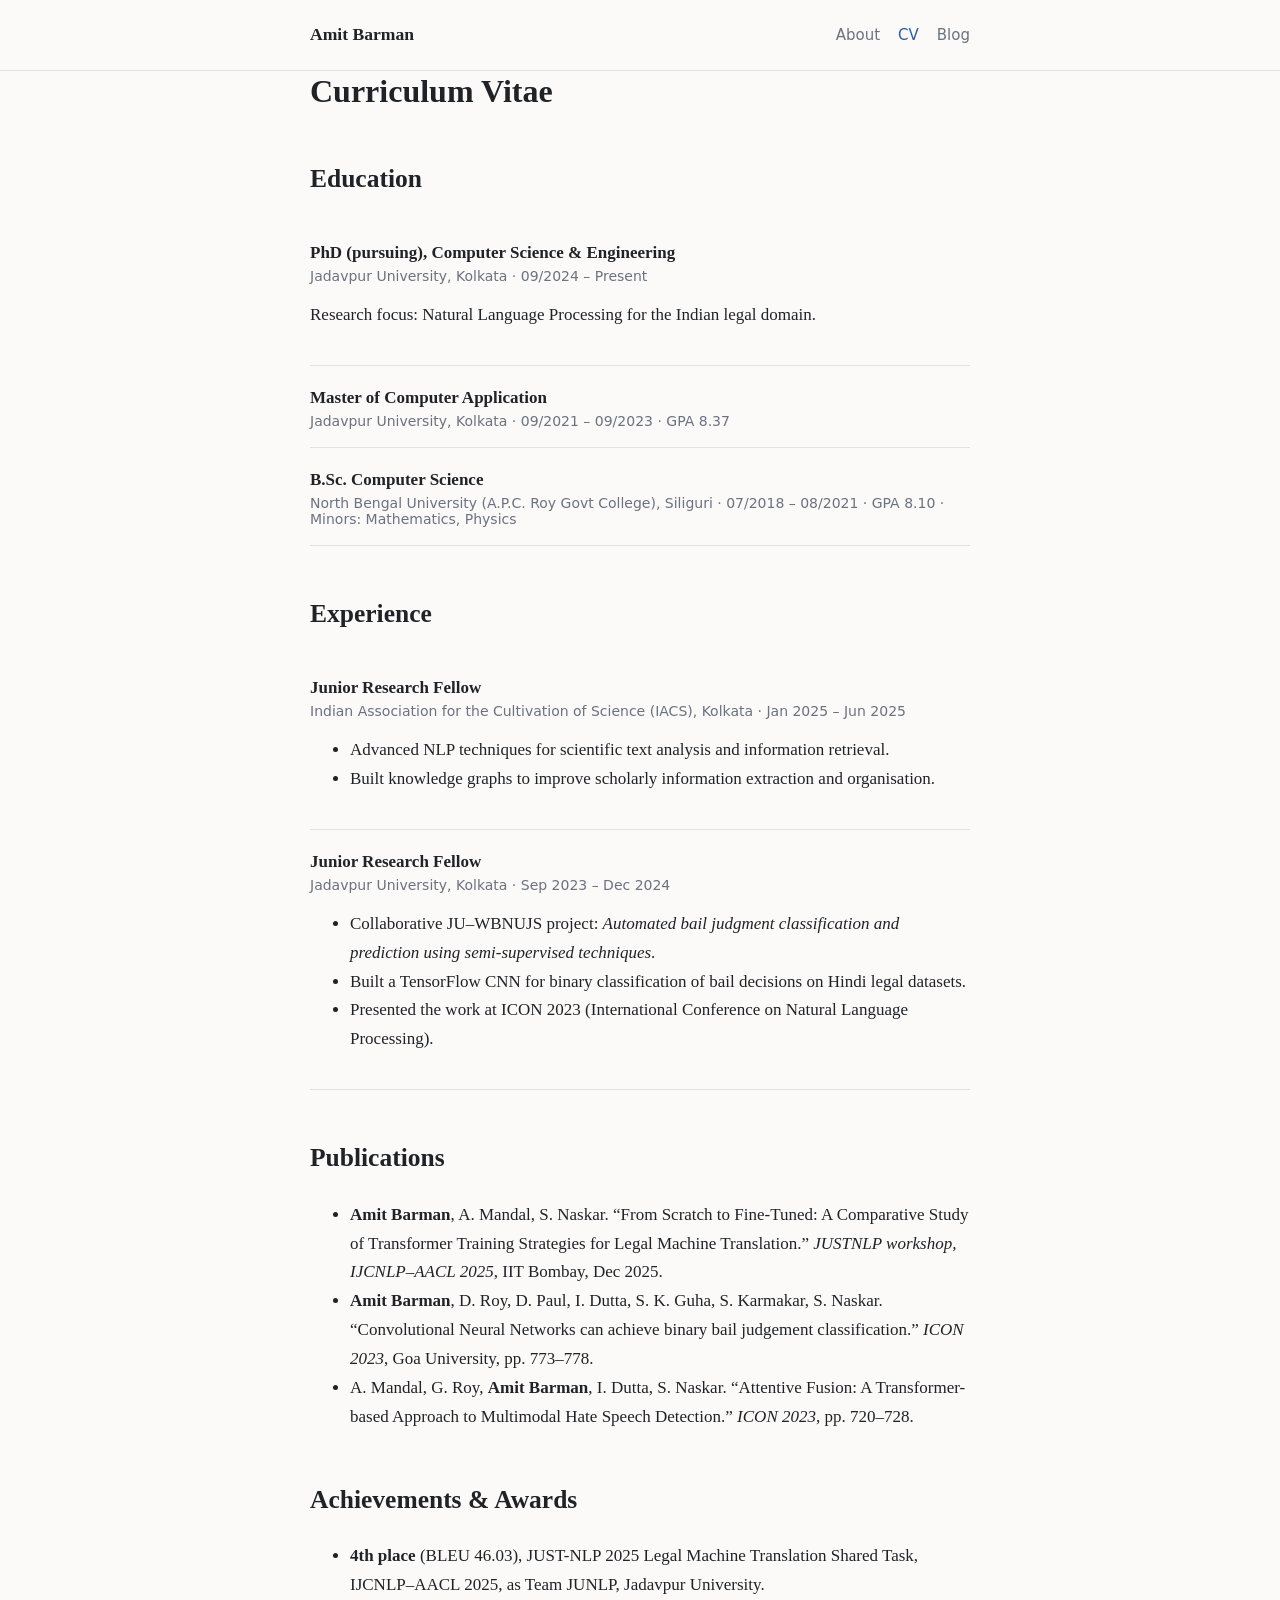
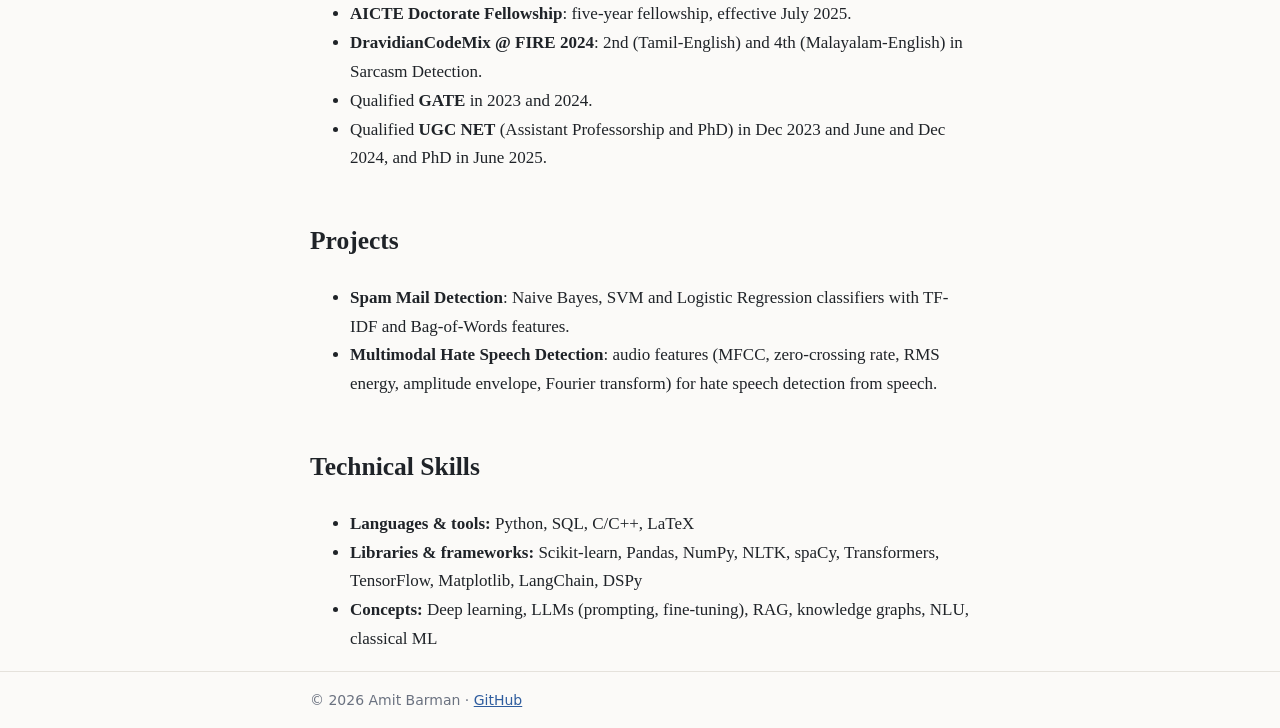
==== cv.html @ 63a17229 "Add CV page and update about page from resume" ====
<!doctype html><html lang="en"><head><meta charset="utf-8"><meta name="viewport" content="width=device-width,initial-scale=1">
<title>CV · Amit Barman</title><link rel="stylesheet" href="style.css"></head>
<body data-page="cv"><div id="hdr"></div>
<main class="wrap">
<h1>Curriculum Vitae</h1>

<h2>Education</h2>
<div class="post-item"><strong>PhD (pursuing), Computer Science &amp; Engineering</strong><div class="muted">Jadavpur University, Kolkata · 09/2024 – Present</div>
<p>Research focus: Natural Language Processing for the Indian legal domain.</p></div>
<div class="post-item"><strong>Master of Computer Application</strong><div class="muted">Jadavpur University, Kolkata · 09/2021 – 09/2023 · GPA 8.37</div></div>
<div class="post-item"><strong>B.Sc. Computer Science</strong><div class="muted">North Bengal University (A.P.C. Roy Govt College), Siliguri · 07/2018 – 08/2021 · GPA 8.10 · Minors: Mathematics, Physics</div></div>

<h2>Experience</h2>
<div class="post-item"><strong>Junior Research Fellow</strong><div class="muted">Indian Association for the Cultivation of Science (IACS), Kolkata · Jan 2025 – Jun 2025</div>
<ul><li>Advanced NLP techniques for scientific text analysis and information retrieval.</li><li>Built knowledge graphs to improve scholarly information extraction and organisation.</li></ul></div>
<div class="post-item"><strong>Junior Research Fellow</strong><div class="muted">Jadavpur University, Kolkata · Sep 2023 – Dec 2024</div>
<ul><li>Collaborative JU–WBNUJS project: <em>Automated bail judgment classification and prediction using semi-supervised techniques</em>.</li>
<li>Built a TensorFlow CNN for binary classification of bail decisions on Hindi legal datasets.</li>
<li>Presented the work at ICON 2023 (International Conference on Natural Language Processing).</li></ul></div>

<h2>Publications</h2>
<ul>
<li><strong>Amit Barman</strong>, A. Mandal, S. Naskar. “From Scratch to Fine-Tuned: A Comparative Study of Transformer Training Strategies for Legal Machine Translation.” <em>JUSTNLP workshop, IJCNLP–AACL 2025</em>, IIT Bombay, Dec 2025.</li>
<li><strong>Amit Barman</strong>, D. Roy, D. Paul, I. Dutta, S. K. Guha, S. Karmakar, S. Naskar. “Convolutional Neural Networks can achieve binary bail judgement classification.” <em>ICON 2023</em>, Goa University, pp. 773–778.</li>
<li>A. Mandal, G. Roy, <strong>Amit Barman</strong>, I. Dutta, S. Naskar. “Attentive Fusion: A Transformer-based Approach to Multimodal Hate Speech Detection.” <em>ICON 2023</em>, pp. 720–728.</li>
</ul>

<h2>Achievements &amp; Awards</h2>
<ul>
<li><strong>4th place</strong> (BLEU 46.03), JUST-NLP 2025 Legal Machine Translation Shared Task, IJCNLP–AACL 2025, as Team JUNLP, Jadavpur University.</li>
<li><strong>AICTE Doctorate Fellowship</strong>: five-year fellowship, effective July 2025.</li>
<li><strong>DravidianCodeMix @ FIRE 2024</strong>: 2nd (Tamil-English) and 4th (Malayalam-English) in Sarcasm Detection.</li>
<li>Qualified <strong>GATE</strong> in 2023 and 2024.</li>
<li>Qualified <strong>UGC NET</strong> (Assistant Professorship and PhD) in Dec 2023 and June and Dec 2024, and PhD in June 2025.</li>
</ul>

<h2>Projects</h2>
<ul>
<li><strong>Spam Mail Detection</strong>: Naive Bayes, SVM and Logistic Regression classifiers with TF-IDF and Bag-of-Words features.</li>
<li><strong>Multimodal Hate Speech Detection</strong>: audio features (MFCC, zero-crossing rate, RMS energy, amplitude envelope, Fourier transform) for hate speech detection from speech.</li>
</ul>

<h2>Technical Skills</h2>
<ul>
<li><strong>Languages &amp; tools:</strong> Python, SQL, C/C++, LaTeX</li>
<li><strong>Libraries &amp; frameworks:</strong> Scikit-learn, Pandas, NumPy, NLTK, spaCy, Transformers, TensorFlow, Matplotlib, LangChain, DSPy</li>
<li><strong>Concepts:</strong> Deep learning, LLMs (prompting, fine-tuning), RAG, knowledge graphs, NLU, classical ML</li>
</ul>
</main><div id="ftr"></div>
<script src="common.js"></script>
</body></html>
---- style.css ----
:root{--bg:#fbfaf8;--fg:#1f2328;--muted:#6b7280;--accent:#2f5d9e;--line:#e5e2dc}
@media (prefers-color-scheme:dark){:root{--bg:#16181c;--fg:#e6e6e6;--muted:#9aa0a8;--accent:#7aa7e6;--line:#2a2d33}}
*{box-sizing:border-box}
body{margin:0;background:var(--bg);color:var(--fg);font:17px/1.7 Georgia,'Times New Roman',serif}
.wrap{max-width:700px;margin:0 auto;padding:0 20px}
header{border-bottom:1px solid var(--line);padding:20px 0}
header .wrap{display:flex;justify-content:space-between;align-items:baseline;flex-wrap:wrap;gap:8px}
.brand{font-weight:bold;font-size:1.1rem;color:var(--fg);text-decoration:none}
nav a{margin-left:18px;color:var(--muted);text-decoration:none;font:15px system-ui,sans-serif}
nav a:hover,nav a.on{color:var(--accent)}
main{padding:40px 0 60px}
h1{font-size:2rem;line-height:1.25;margin:0 0 .4em}
h2{margin-top:1.8em}
a{color:var(--accent)}
.muted{color:var(--muted);font:14px system-ui,sans-serif}
.post-item{padding:18px 0;border-bottom:1px solid var(--line)}
.post-item h3{margin:0}
.post-item a{text-decoration:none}
pre{background:var(--line);padding:14px;overflow:auto;border-radius:6px;font-size:14px}
code{font-size:.92em}
blockquote{border-left:3px solid var(--line);margin-left:0;padding-left:16px;color:var(--muted)}
footer{border-top:1px solid var(--line);padding:20px 0;color:var(--muted);font:14px system-ui,sans-serif}
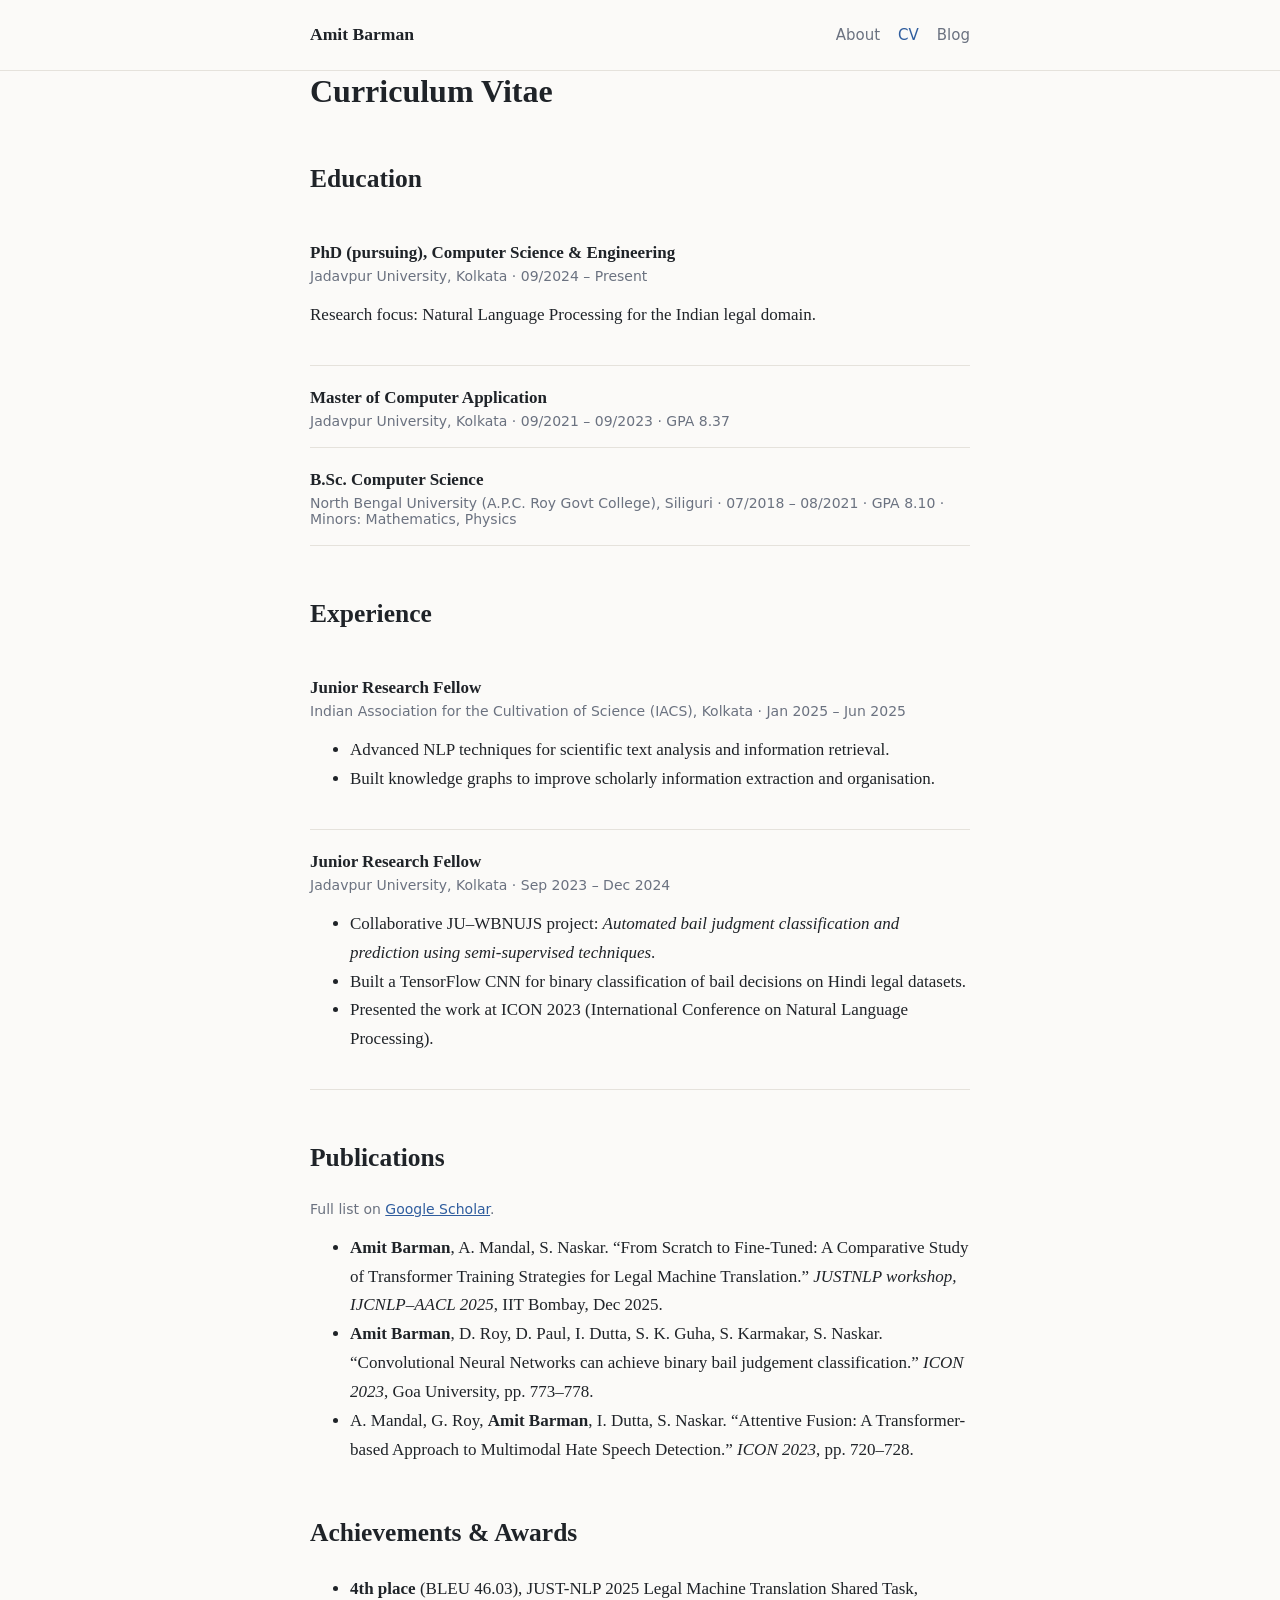
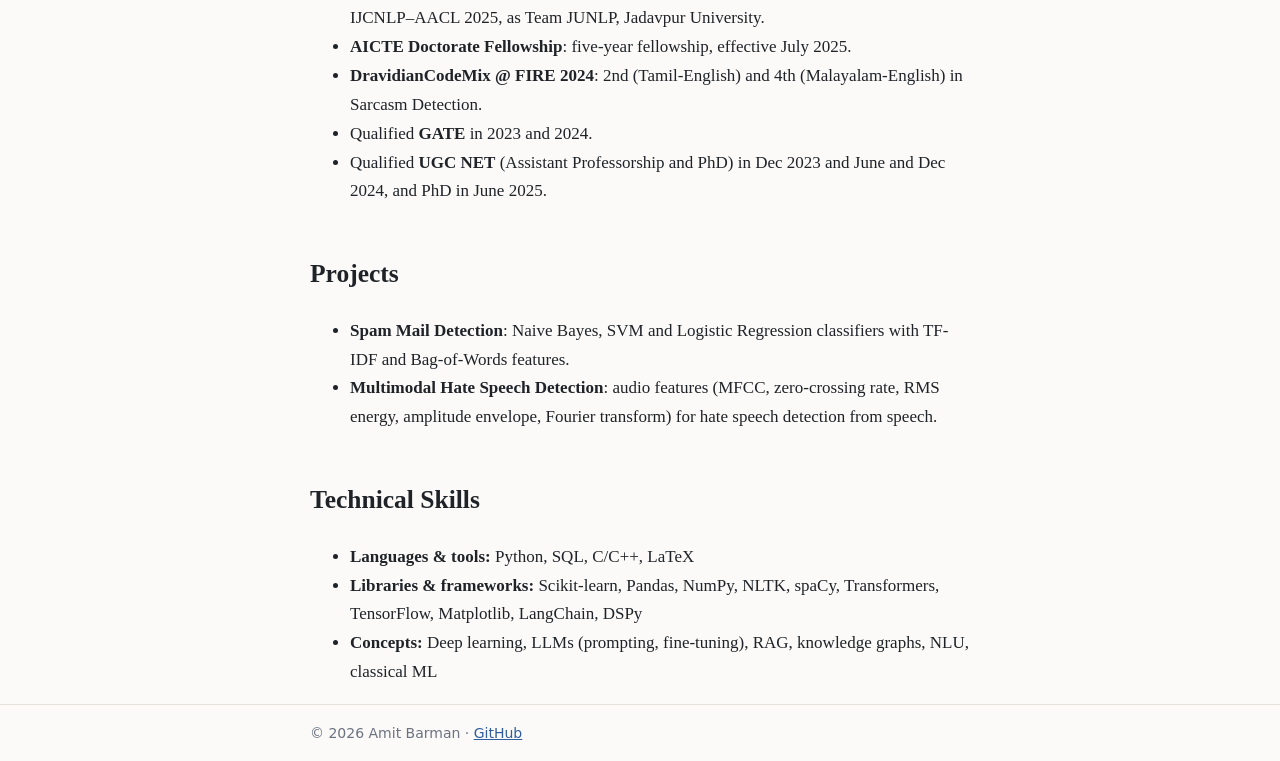
==== commit 066488f5: "Link publications to Google Scholar" ====
--- a/cv.html
+++ b/cv.html
@@ -19,6 +19,7 @@
 <li>Presented the work at ICON 2023 (International Conference on Natural Language Processing).</li></ul></div>
 
 <h2>Publications</h2>
+<p class="muted">Full list on <a href="https://scholar.google.com/citations?user=C70C-EsAAAAJ&amp;hl=en">Google Scholar</a>.</p>
 <ul>
 <li><strong>Amit Barman</strong>, A. Mandal, S. Naskar. “From Scratch to Fine-Tuned: A Comparative Study of Transformer Training Strategies for Legal Machine Translation.” <em>JUSTNLP workshop, IJCNLP–AACL 2025</em>, IIT Bombay, Dec 2025.</li>
 <li><strong>Amit Barman</strong>, D. Roy, D. Paul, I. Dutta, S. K. Guha, S. Karmakar, S. Naskar. “Convolutional Neural Networks can achieve binary bail judgement classification.” <em>ICON 2023</em>, Goa University, pp. 773–778.</li>
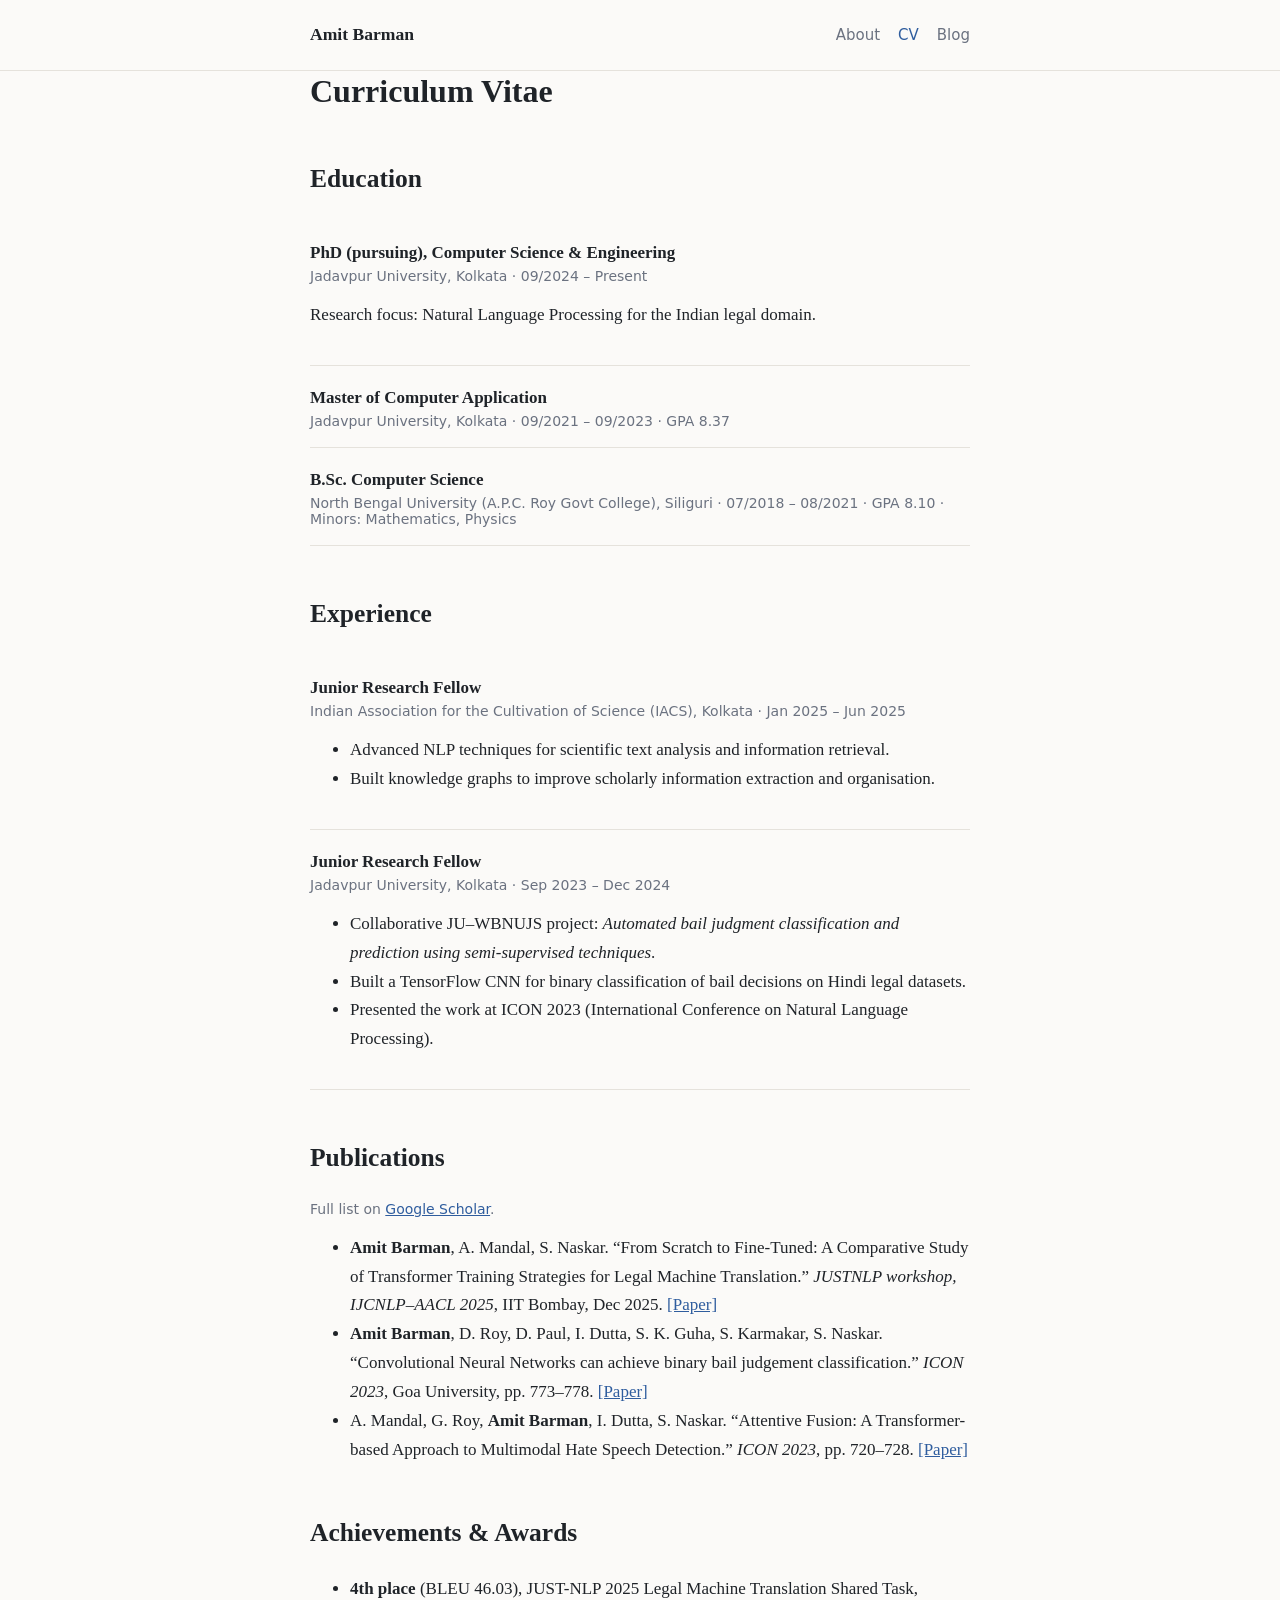
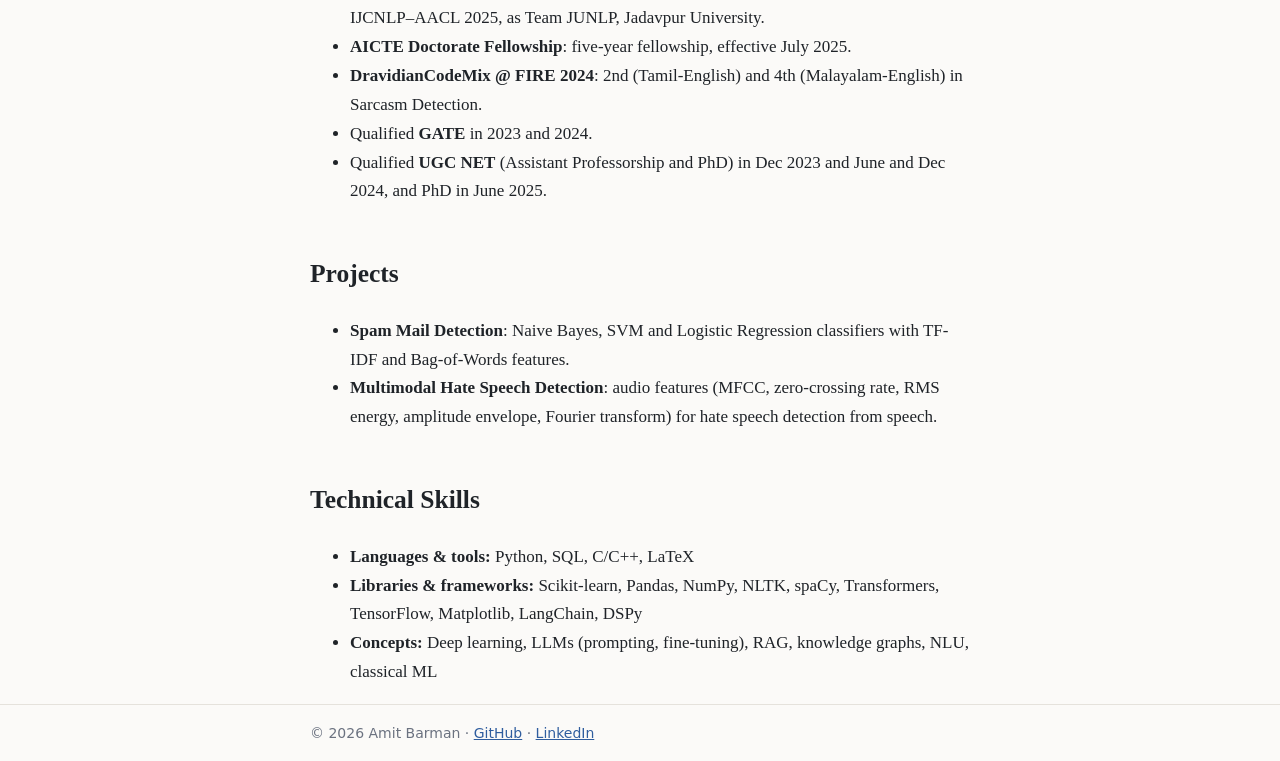
==== commit 2e9bf3af: "Add paper links to CV" ====
--- a/cv.html
+++ b/cv.html
@@ -21,9 +21,9 @@
 <h2>Publications</h2>
 <p class="muted">Full list on <a href="https://scholar.google.com/citations?user=C70C-EsAAAAJ&amp;hl=en">Google Scholar</a>.</p>
 <ul>
-<li><strong>Amit Barman</strong>, A. Mandal, S. Naskar. “From Scratch to Fine-Tuned: A Comparative Study of Transformer Training Strategies for Legal Machine Translation.” <em>JUSTNLP workshop, IJCNLP–AACL 2025</em>, IIT Bombay, Dec 2025.</li>
-<li><strong>Amit Barman</strong>, D. Roy, D. Paul, I. Dutta, S. K. Guha, S. Karmakar, S. Naskar. “Convolutional Neural Networks can achieve binary bail judgement classification.” <em>ICON 2023</em>, Goa University, pp. 773–778.</li>
-<li>A. Mandal, G. Roy, <strong>Amit Barman</strong>, I. Dutta, S. Naskar. “Attentive Fusion: A Transformer-based Approach to Multimodal Hate Speech Detection.” <em>ICON 2023</em>, pp. 720–728.</li>
+<li><strong>Amit Barman</strong>, A. Mandal, S. Naskar. “From Scratch to Fine-Tuned: A Comparative Study of Transformer Training Strategies for Legal Machine Translation.” <em>JUSTNLP workshop, IJCNLP–AACL 2025</em>, IIT Bombay, Dec 2025. <a href="https://arxiv.org/abs/2512.18593">[Paper]</a></li>
+<li><strong>Amit Barman</strong>, D. Roy, D. Paul, I. Dutta, S. K. Guha, S. Karmakar, S. Naskar. “Convolutional Neural Networks can achieve binary bail judgement classification.” <em>ICON 2023</em>, Goa University, pp. 773–778. <a href="https://aclanthology.org/2023.icon-1.79/">[Paper]</a></li>
+<li>A. Mandal, G. Roy, <strong>Amit Barman</strong>, I. Dutta, S. Naskar. “Attentive Fusion: A Transformer-based Approach to Multimodal Hate Speech Detection.” <em>ICON 2023</em>, pp. 720–728. <a href="https://aclanthology.org/2023.icon-1.72/">[Paper]</a></li>
 </ul>
 
 <h2>Achievements &amp; Awards</h2>
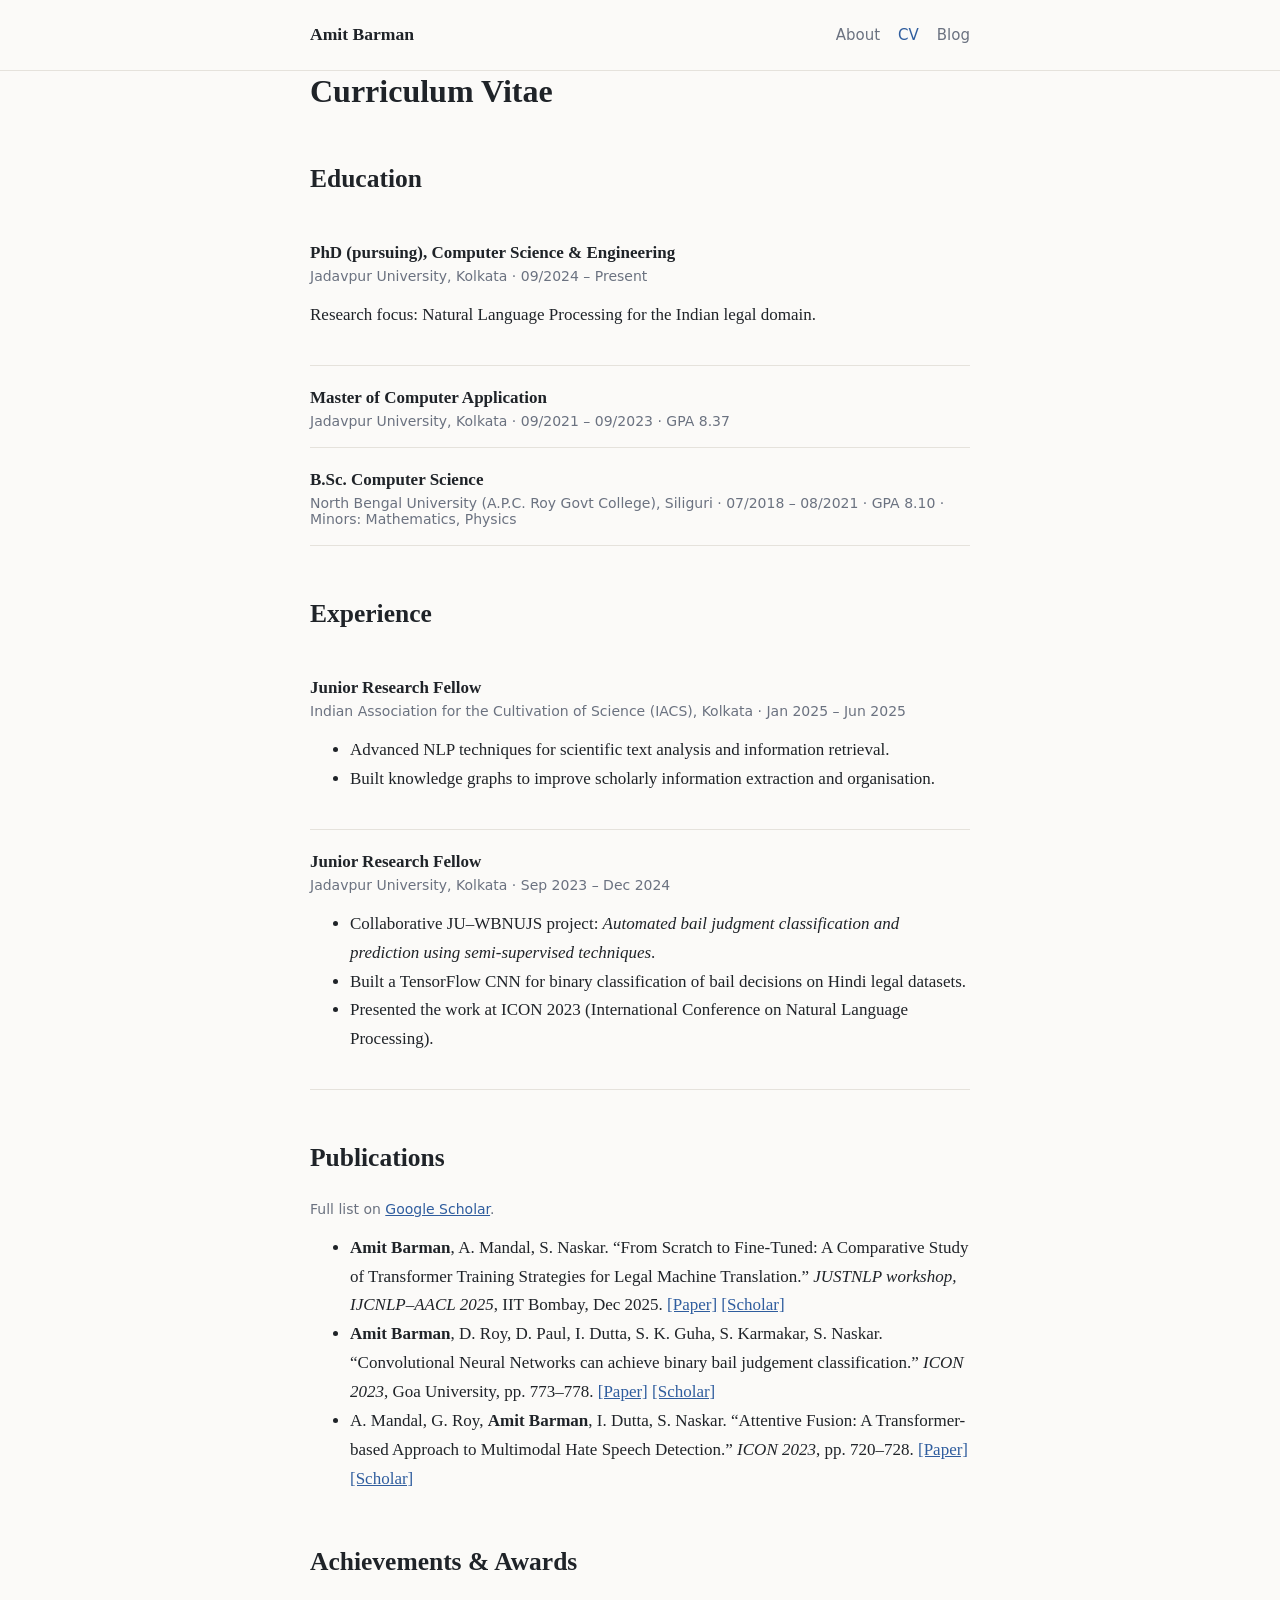
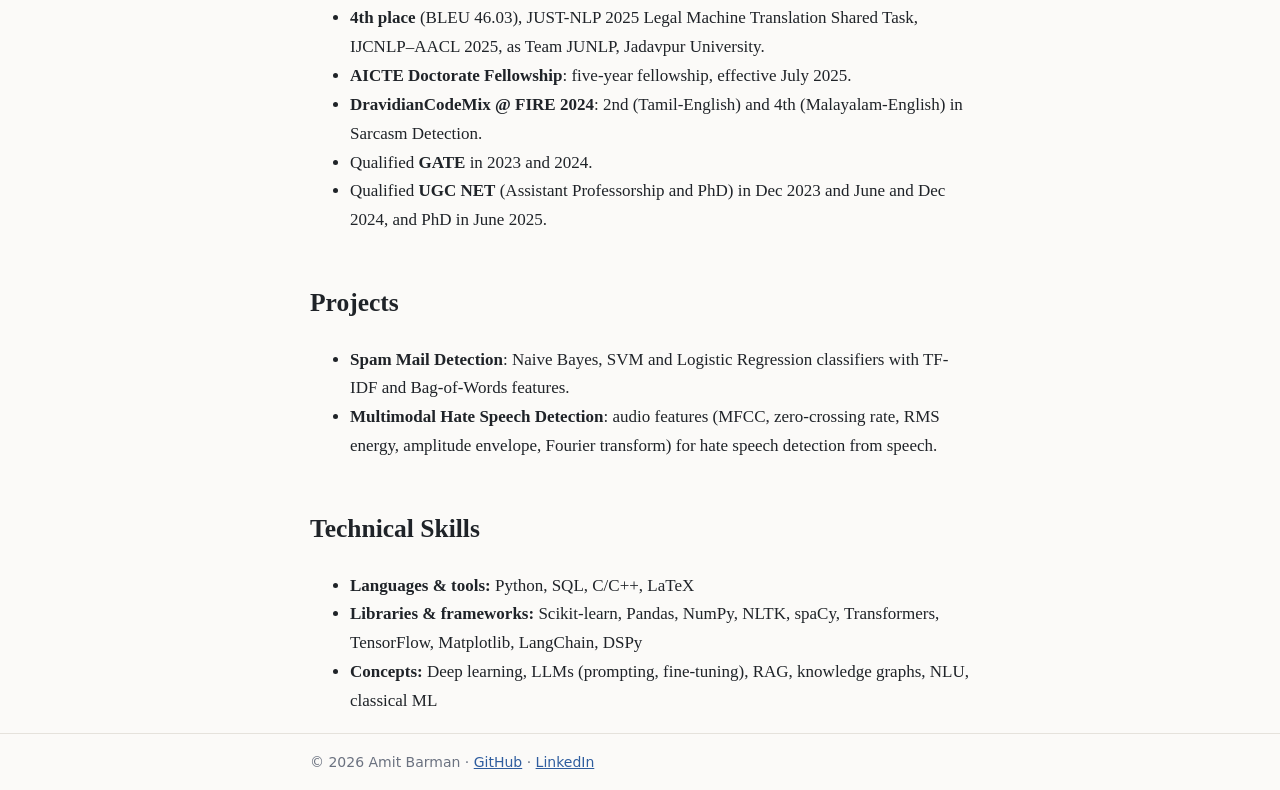
==== commit 349cb3b2: "Add Google Scholar links to CV papers" ====
--- a/cv.html
+++ b/cv.html
@@ -21,9 +21,9 @@
 <h2>Publications</h2>
 <p class="muted">Full list on <a href="https://scholar.google.com/citations?user=C70C-EsAAAAJ&amp;hl=en">Google Scholar</a>.</p>
 <ul>
-<li><strong>Amit Barman</strong>, A. Mandal, S. Naskar. “From Scratch to Fine-Tuned: A Comparative Study of Transformer Training Strategies for Legal Machine Translation.” <em>JUSTNLP workshop, IJCNLP–AACL 2025</em>, IIT Bombay, Dec 2025. <a href="https://arxiv.org/abs/2512.18593">[Paper]</a></li>
-<li><strong>Amit Barman</strong>, D. Roy, D. Paul, I. Dutta, S. K. Guha, S. Karmakar, S. Naskar. “Convolutional Neural Networks can achieve binary bail judgement classification.” <em>ICON 2023</em>, Goa University, pp. 773–778. <a href="https://aclanthology.org/2023.icon-1.79/">[Paper]</a></li>
-<li>A. Mandal, G. Roy, <strong>Amit Barman</strong>, I. Dutta, S. Naskar. “Attentive Fusion: A Transformer-based Approach to Multimodal Hate Speech Detection.” <em>ICON 2023</em>, pp. 720–728. <a href="https://aclanthology.org/2023.icon-1.72/">[Paper]</a></li>
+<li><strong>Amit Barman</strong>, A. Mandal, S. Naskar. “From Scratch to Fine-Tuned: A Comparative Study of Transformer Training Strategies for Legal Machine Translation.” <em>JUSTNLP workshop, IJCNLP–AACL 2025</em>, IIT Bombay, Dec 2025. <a href="https://arxiv.org/abs/2512.18593">[Paper]</a> <a href="https://scholar.google.com/scholar?q=%22From+Scratch+to+Fine-Tuned%3A+A+Comparative+Study+of+Transformer+Training+Strategies+for+Legal+Machine+Translation%22">[Scholar]</a></li>
+<li><strong>Amit Barman</strong>, D. Roy, D. Paul, I. Dutta, S. K. Guha, S. Karmakar, S. Naskar. “Convolutional Neural Networks can achieve binary bail judgement classification.” <em>ICON 2023</em>, Goa University, pp. 773–778. <a href="https://aclanthology.org/2023.icon-1.79/">[Paper]</a> <a href="https://scholar.google.com/scholar?q=%22Convolutional+Neural+Networks+can+achieve+binary+bail+judgement+classification%22">[Scholar]</a></li>
+<li>A. Mandal, G. Roy, <strong>Amit Barman</strong>, I. Dutta, S. Naskar. “Attentive Fusion: A Transformer-based Approach to Multimodal Hate Speech Detection.” <em>ICON 2023</em>, pp. 720–728. <a href="https://aclanthology.org/2023.icon-1.72/">[Paper]</a> <a href="https://scholar.google.com/scholar?q=%22Attentive+Fusion%3A+A+Transformer-based+Approach+to+Multimodal+Hate+Speech+Detection%22">[Scholar]</a></li>
 </ul>
 
 <h2>Achievements &amp; Awards</h2>
